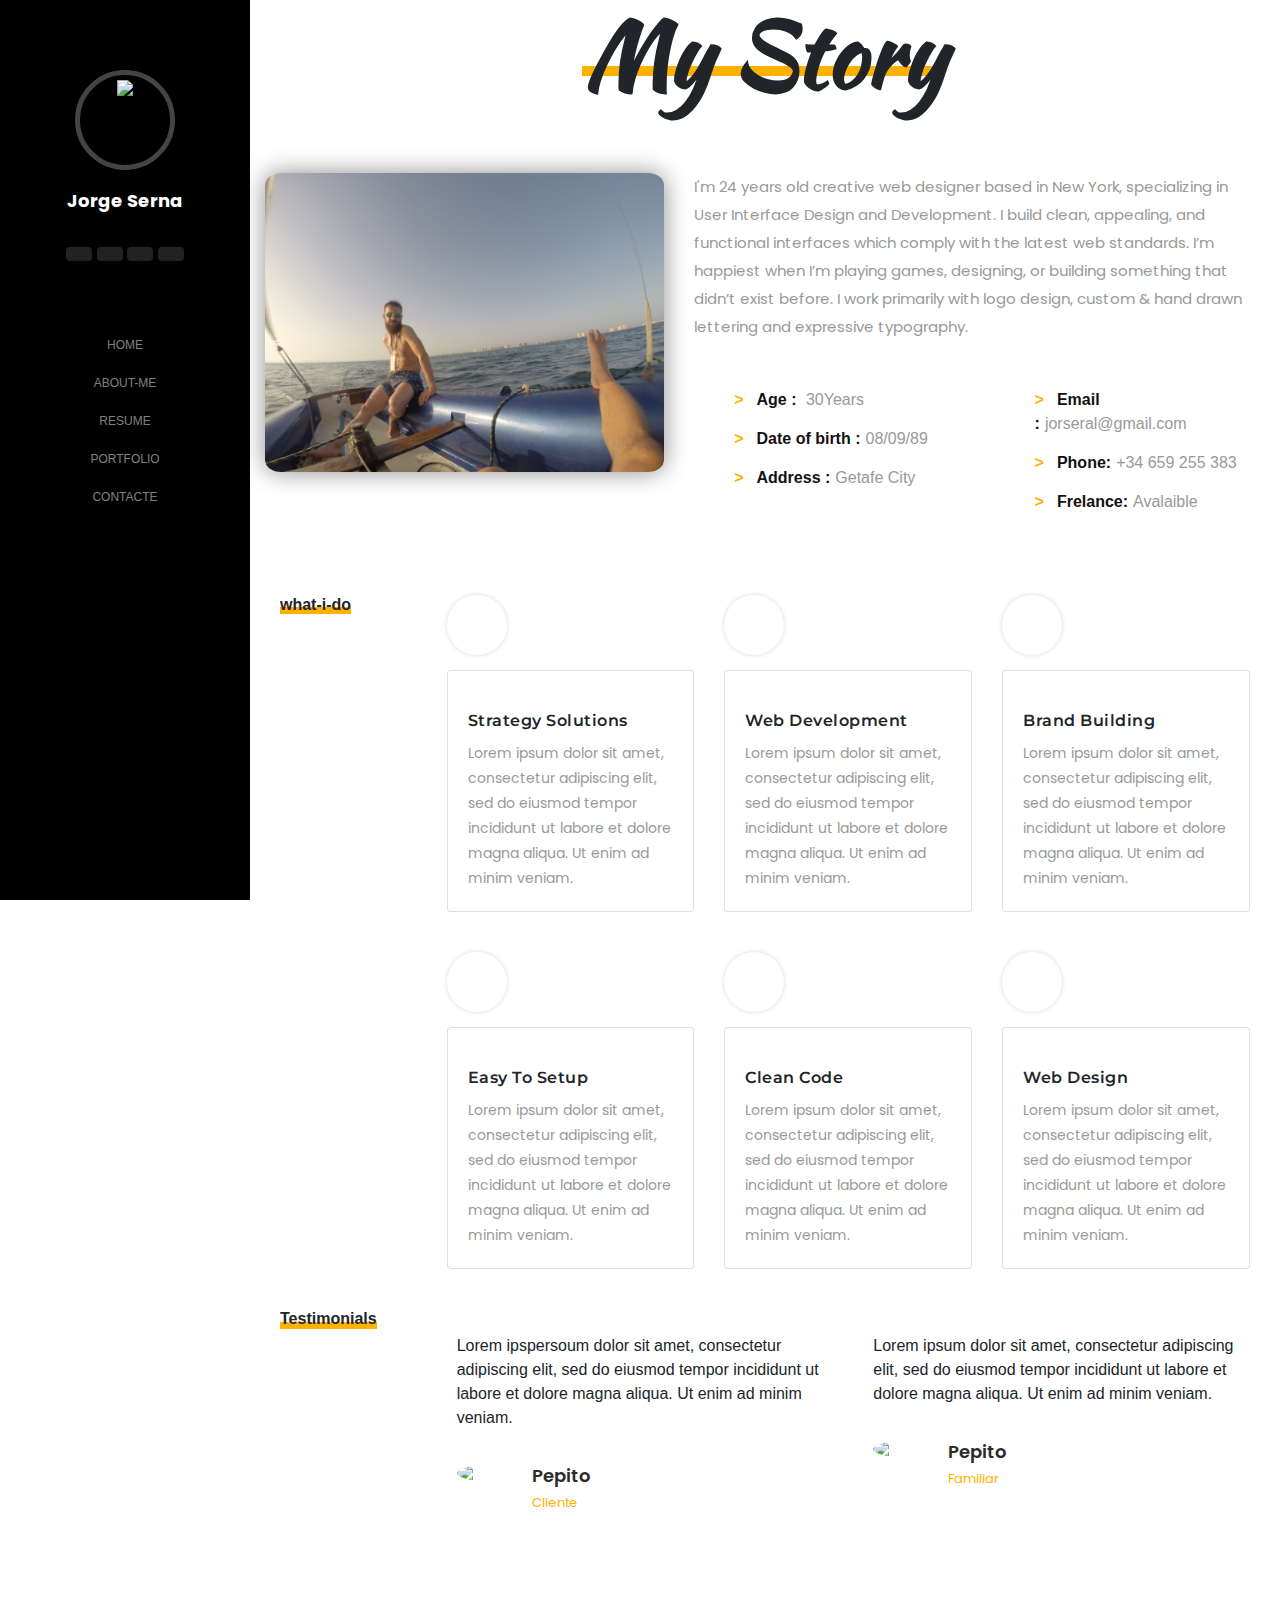
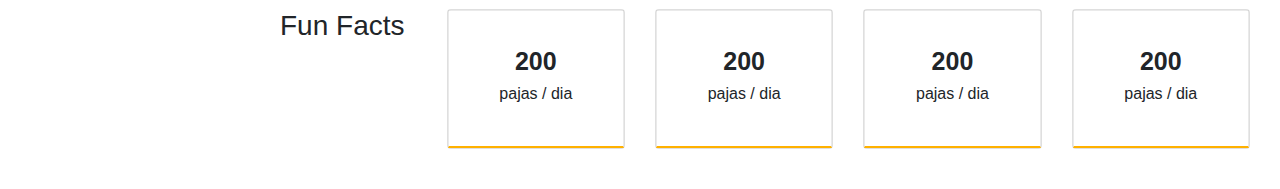
==== about-me.html @ fda9907a "fix textimonials" ====
<!DOCTYPE html>
<html>
  <head>
    <link
      rel="stylesheet"
      href="https://stackpath.bootstrapcdn.com/bootstrap/4.4.1/css/bootstrap.min.css"
      integrity="sha384-Vkoo8x4CGsO3+Hhxv8T/Q5PaXtkKtu6ug5TOeNV6gBiFeWPGFN9MuhOf23Q9Ifjh"
      crossorigin="anonymous"
    />

    <link rel="stylesheet" href="https://fonts.googleapis.com/css?family=Kaushan+Script:300,400,500%7CMontserrat:300,400,500,600,700,800,900%7CPoppins:300,400,500,700" />

    <link rel="stylesheet" href="https://use.fontawesome.com/releases/v5.4.1/css/all.css" integrity="sha384-5sAR7xN1Nv6T6+dT2mhtzEpVJvfS3NScPQTrOxhwjIuvcA67KV2R5Jz6kr4abQsz" crossorigin="anonymous" />
    <link rel="stylesheet" href="assets/styles/main.css" />
    <title>Jorge Serna Alba</title>
  </head>
  <body>
    <div class="global-wrapper">
      <!-- sidebar -->
      <div class="sidebar  text-center">
        <div class="face">
          <img src="https://riyad-site.netlify.com/assets/images/profile.png" />
        </div>

        <h1>Jorge Serna</h1>

        <div class="social-icons">
          <a href="" class="btn"><i class="fab fa-linkedin"></i></a>
          <a href="" class="btn"><i class="fab fa-facebook-f"></i></a>
          <a href="" class="btn"><i class="far fa-heart"></i></a>
          <a href="" class="btn"><i class="far fa-heart"></i></a>
        </div>

        <ul class="info-li">
          <li><a href="index.html">Home</a></li>
          <li><a href="about-me.html">about-me</a></li>
          <li><a href="resume.html">resume</a></li>
          <li><a href="portfolio.html">portfolio</a></li>
          <li><a href="contact.html">contacte</a></li>
        </ul>
      </div>
      <!-- end sidebar -->

      <div class=" main-content">
        <div class="container">
          <!--page title -->
          <h2 class="text-center title"><span>My Story</span></h2>
          <!-- / page title-->

          <!-- first section -->
          <section class="intro">
            <div class="row">
              <div class="col-lg-5 ">
                <img src="img/img_3.JPG" alt="" class="img-fluid" />
              </div>
              <div class="col-lg-7 ">
                <p>
                  I'm 24 years old creative web designer based in New York, specializing in User Interface Design and Development. I build clean, appealing, and functional interfaces which comply with
                  the latest web standards. I’m happiest when I’m playing games, designing, or building something that didn’t exist before. I work primarily with logo design, custom &amp; hand drawn
                  lettering and expressive typography.
                </p>

                <div class="row about_me">
                  <div class="col-6">
                    <ul>
                      <li>
                        <strong><span>></span>Age : </strong><span class="info-body">30Years</span>
                      </li>
                      <li>
                        <strong><span>></span>Date of birth :</strong><span class="info-body">08/09/89</span>
                      </li>
                      <li>
                        <strong><span>></span>Address :</strong><span class="info-body">Getafe City</span>
                      </li>
                    </ul>
                  </div>
                  <div class="col-6">
                    <ul>
                      <li>
                        <strong><span>></span>Email :</strong><span class="info-body">jorseral@gmail.com</span>
                      </li>
                      <li>
                        <strong><span>></span>Phone:</strong><span class="info-body">+34 659 255 383</span>
                      </li>
                      <li>
                        <strong><span>></span>Frelance:</strong><span class="info-body">Avalaible</span>
                      </li>
                    </ul>
                  </div>
                </div>
              </div>
            </div>
          </section>
          <!--  end first section -->

          <!-- easy-to-setup-->
          <section class="easy-to-setup">
            <div class="container">
              <div class="row">
                <div class="col-2">
                  <h3 class="subtitle"><span>what-i-do</span></h3>
                </div>
                <div class="col-10">
                  <div class="row">
                    <!--  what-i-do item -->
                    <div class=" col-4">
                      <div class="font-icon">
                        <i class="fas fa-anchor"></i>
                      </div>
                      <div class="card">
                        <div class="card-body">
                          <h4>Strategy Solutions</h4>
                          <p>
                            Lorem ipsum dolor sit amet, consectetur adipiscing elit, sed do eiusmod tempor incididunt ut labore et dolore magna aliqua. Ut enim ad minim veniam.
                          </p>
                        </div>
                      </div>
                    </div>
                    <!--  what-i-do item -->
                    <!-- / what-i-do item -->
                    <div class="col-4">
                      <div class="font-icon">
                        <i class="fas fa-trophy"></i>
                      </div>
                      <div class="card">
                        <div class="card-body">
                          <h4>Web Development</h4>
                          <p>
                            Lorem ipsum dolor sit amet, consectetur adipiscing elit, sed do eiusmod tempor incididunt ut labore et dolore magna aliqua. Ut enim ad minim veniam.
                          </p>
                        </div>
                      </div>
                    </div>
                    <!--  what-i-do item -->
                    <!-- / what-i-do item -->
                    <div class="col-4">
                      <div class="font-icon">
                        <i class="fas fa-project-diagram"></i>
                      </div>
                      <div class="card">
                        <div class="card-body">
                          <h4>Brand Building</h4>
                          <p>
                            Lorem ipsum dolor sit amet, consectetur adipiscing elit, sed do eiusmod tempor incididunt ut labore et dolore magna aliqua. Ut enim ad minim veniam.
                          </p>
                        </div>
                      </div>
                    </div>
                    <!--  what-i-do item -->
                    <!-- easy-to-setup item-->
                    <div class="col-4">
                      <div class="font-icon">
                        <i class="fas fa-cog"></i>
                      </div>
                      <div class="card">
                        <div class="card-body">
                          <h4>Easy To Setup</h4>
                          <p>
                            Lorem ipsum dolor sit amet, consectetur adipiscing elit, sed do eiusmod tempor incididunt ut labore et dolore magna aliqua. Ut enim ad minim veniam.
                          </p>
                        </div>
                      </div>
                    </div>
                    <!-- / easy-to-setup item-->
                    <!-- easy-to-setup item-->
                    <div class="col-4">
                      <div class="font-icon">
                        <i class="fas fa-star"></i>
                      </div>
                      <div class="card">
                        <div class="card-body">
                          <h4>Clean Code</h4>
                          <p>
                            Lorem ipsum dolor sit amet, consectetur adipiscing elit, sed do eiusmod tempor incididunt ut labore et dolore magna aliqua. Ut enim ad minim veniam.
                          </p>
                        </div>
                      </div>
                    </div>
                    <!-- / easy-to-setup item-->
                    <!-- easy-to-setup item-->
                    <div class="col-4">
                      <div class="font-icon">
                        <i class="fas fa-coins"></i>
                      </div>
                      <div class="card">
                        <div class="card-body">
                          <h4>Web Design</h4>
                          <p>
                            Lorem ipsum dolor sit amet, consectetur adipiscing elit, sed do eiusmod tempor incididunt ut labore et dolore magna aliqua. Ut enim ad minim veniam.
                          </p>
                        </div>
                      </div>
                    </div>
                    <!-- / easy-to-setup item-->
                  </div>
                </div>
              </div>
            </div>
          </section>
          <!-- / easy-to-setup-->

          <!-- testimonials -->
          <section class="testimonials">
            <div class="container">
              <div class="row">
                <div class="col-2">
                  <h3 class="subtitle"><span>Testimonials</span></h3>
                  <a href="" class="btn"><i class="fas fa-angle-left"></i></a>
                  <a href="" class="btn"><i class="fas fa-angle-right"></i></a>
                </div>
                <div class="col-10">
                  <div class="row">
                    <!-- testimonial-item -->
                    <div class="col-6 testi-content">
                      <p>Lorem ipspersoum dolor sit amet, consectetur adipiscing elit, sed do eiusmod tempor incididunt ut labore et dolore magna aliqua. Ut enim ad minim veniam.</p>
                      <div class="person">
                        <img src="https://riyad-site.netlify.com/assets/images/testimonials/client_2.jpg" />
                        <h5>Pepito</h5>
                        <h6>Cliente</h6>
                      </div>
                    </div>
                    <!-- / testimonial-item -->
                    <!-- testimonial-item -->
                    <div class="col-6 testi-content">
                      <p>Lorem ipsum dolor sit amet, consectetur adipiscing elit, sed do eiusmod tempor incididunt ut labore et dolore magna aliqua. Ut enim ad minim veniam.</p>
                      <div class="person">
                        <img src="https://riyad-site.netlify.com/assets/images/testimonials/client_2.jpg" />
                        <h5>Pepito</h5>
                        <h6>Familiar</h6>
                      </div>
                    </div>
                    <!--/ testimonial-item -->
                  </div>
                </div>
              </div>
            </div>
          </section>
          <!-- /testimonials -->

          <!--fun-facts -->
          <section class="fun-facts">
            <div class="container">
              <div class="row">
                <div class=" col-2">
                  <h3>Fun Facts</h3>
                </div>
                <div class="col-10">
                  <div class="row">
                    <!--fun-fact-item -->
                    <div class="col-3">
                      <div class="card">
                        <div class="card-body">
                          <div class="fun-fact-item">
                            <div class="font-icon icons">
                              <i class="far fa-smile"></i>
                            </div>
                            <h5>200</h5>
                            <h6>pajas / dia</h6>
                          </div>
                        </div>
                      </div>
                    </div>
                    <!-- /fun-fact-item -->
                    <!--fun-fact-item -->
                    <div class="col-3">
                      <div class="card">
                        <div class="card-body">
                          <div class="fun-fact-item">
                            <div class="font-icon icons">
                              <i class="far fa-lightbulb"></i>
                            </div>
                            <h5>200</h5>
                            <h6>pajas / dia</h6>
                          </div>
                        </div>
                      </div>
                    </div>
                    <!-- /fun-fact-item -->
                    <!--fun-fact-item -->
                    <div class="col-3">
                      <div class="card">
                        <div class="card-body">
                          <div class="fun-fact-item">
                            <div class="font-icon icons">
                              <i class="fas fa-award"></i>
                            </div>
                            <h5>200</h5>
                            <h6>pajas / dia</h6>
                          </div>
                        </div>
                      </div>
                    </div>
                    <!-- /fun-fact-item -->
                    <!--fun-fact-item -->
                    <div class="col-3">
                      <div class="card">
                        <div class="card-body">
                          <div class="fun-fact-item">
                            <div class="font-icon icons">
                              <i class="fas fa-thumbs-up"></i>
                            </div>
                            <h5>200</h5>
                            <h6>pajas / dia</h6>
                          </div>
                        </div>
                      </div>
                    </div>
                    <!-- /fun-fact-item -->
                  </div>
                </div>
              </div>
            </div>
          </section>
          <!--/ fun-facts-->
        </div>
      </div>
    </div>
  </body>
</html>
---- assets/styles/main.css ----
/* index */
/* 
1. global
2. skeleton
3. components/sections 
3.1 Home
3.2 Testimonials
3.3 what i do
3.4 funfacts
*/

/* 1. global */
/******************************/
img {
  max-width: 100%;
}
iframe {
  width: 100%;
}
input[type="text"],
input[type="email"],
textarea {
  background-color: rgba(0, 0, 0, 0.04);
  border: 1px solid rgba(0, 0, 0, 0.06);
  width: 100%;
  margin-bottom: 15px;
  padding: 5px 10px;
}

.yellow {
  color: #ffb100;
}
.center {
  position: absolute;
  top: 50%;
  left: 50%;
  transform: translate(-50%, -50%);
  width: 100%;
  text-align: center;
}

.title {
  font-size: 90px;
  padding-bottom: 20px;

  font-weight: 700;
  font-family: "Kaushan Script", cursive;
  text-align: center;
  margin-bottom: 45px;
}
.title span {
  position: relative;
  display: inline-block;
}
.title span:after {
  content: " ";
  display: block;
  background-color: #ffb100;
  position: absolute;
  z-index: -1;
  width: 100%;
  height: 10px;
  left: -3px;
  bottom: 32px;
}

.subtitle {
  font-size: 16px;
  font-weight: 700;
}
.subtitle span {
  position: relative;
  display: inline-block;
}
.subtitle span:after {
  content: " ";
  display: block;
  background-color: #ffb100;
  position: absolute;
  z-index: -1;
  width: 100%;
  height: 7px;
  bottom: 0;
}

.lead {
  font-size: 1rem;
}

/* 2. skeleton */
/******************************/
.sidebar {
  padding: 70px 20px;
  background: #000;
  height: 100vh;
  position: fixed;
  width: 250px;
  z-index: 1;
}
.sidebar .face {
  margin: 0 auto;
  margin-bottom: 20px;
  width: 100px;
  height: 100px;
  border-radius: 50px;
  overflow: hidden;
  border: 5px solid #444;
}
.sidebar h1 {
  color: #fff;
  font-size: 18px;
  font-family: Poppins, Arial, sans-serif;
  font-weight: 700;
  margin-bottom: 30px;
}
.sidebar .social-icons {
  margin-bottom: 60px;
}
.sidebar .social-icons a {
  font-size: 10px;
  color: #fff;
  background: #222;
}
.sidebar .social-icons a:hover {
  background-color: #333;
  color: #ffb100;
}
.sidebar ul {
  margin: 0;
  padding: 0;
  list-style: none;
}
.sidebar ul a {
  display: inline-block;
  color: #808080;
  text-decoration: none;
  text-transform: uppercase;
  font-size: 12px;
  font-weight: 500;
  margin: 10px 0;
  -webkit-transition: color 0.3s ease-in-out;
  transition: color 0.3s ease-in-out;
}
.main-content {
  background: transparent;
  width: calc(100% - 250px);
  margin-left: 250px;
}

/* 3. components/sections */
/******************************/
/* 3.1 Home  */
.home {
  background: #fff;
  height: 100vh;
  background-color: #151515;
  background-image: url("data:image/svg+xml,<svg xmlns='http://www.w3.org/2000/svg' width='100%25' height='100%25' viewBox='0 0 1600 800'><g fill-opacity='0.15'><path fill='%23282828' d='M486 705.8c-109.3-21.8-223.4-32.2-335.3-19.4C99.5 692.1 49 703 0 719.8V800h843.8c-115.9-33.2-230.8-68.1-347.6-92.2C492.8 707.1 489.4 706.5 486 705.8z'/><path fill='%232c2c2c' d='M1600 0H0v719.8c49-16.8 99.5-27.8 150.7-33.5c111.9-12.7 226-2.4 335.3 19.4c3.4 0.7 6.8 1.4 10.2 2c116.8 24 231.7 59 347.6 92.2H1600V0z'/><path fill='%232f2f2f' d='M478.4 581c3.2 0.8 6.4 1.7 9.5 2.5c196.2 52.5 388.7 133.5 593.5 176.6c174.2 36.6 349.5 29.2 518.6-10.2V0H0v574.9c52.3-17.6 106.5-27.7 161.1-30.9C268.4 537.4 375.7 554.2 478.4 581z'/><path fill='%23333333' d='M0 0v429.4c55.6-18.4 113.5-27.3 171.4-27.7c102.8-0.8 203.2 22.7 299.3 54.5c3 1 5.9 2 8.9 3c183.6 62 365.7 146.1 562.4 192.1c186.7 43.7 376.3 34.4 557.9-12.6V0H0z'/><path fill='%23363636' d='M181.8 259.4c98.2 6 191.9 35.2 281.3 72.1c2.8 1.1 5.5 2.3 8.3 3.4c171 71.6 342.7 158.5 531.3 207.7c198.8 51.8 403.4 40.8 597.3-14.8V0H0v283.2C59 263.6 120.6 255.7 181.8 259.4z'/><path fill='%23383838' d='M1600 0H0v136.3c62.3-20.9 127.7-27.5 192.2-19.2c93.6 12.1 180.5 47.7 263.3 89.6c2.6 1.3 5.1 2.6 7.7 3.9c158.4 81.1 319.7 170.9 500.3 223.2c210.5 61 430.8 49 636.6-16.6V0z'/><path fill='%233a3a3a' d='M454.9 86.3C600.7 177 751.6 269.3 924.1 325c208.6 67.4 431.3 60.8 637.9-5.3c12.8-4.1 25.4-8.4 38.1-12.9V0H288.1c56 21.3 108.7 50.6 159.7 82C450.2 83.4 452.5 84.9 454.9 86.3z'/><path fill='%233c3c3c' d='M1600 0H498c118.1 85.8 243.5 164.5 386.8 216.2c191.8 69.2 400 74.7 595 21.1c40.8-11.2 81.1-25.2 120.3-41.7V0z'/><path fill='%233e3e3e' d='M1397.5 154.8c47.2-10.6 93.6-25.3 138.6-43.8c21.7-8.9 43-18.8 63.9-29.5V0H643.4c62.9 41.7 129.7 78.2 202.1 107.4C1020.4 178.1 1214.2 196.1 1397.5 154.8z'/><path fill='%23404040' d='M1315.3 72.4c75.3-12.6 148.9-37.1 216.8-72.4h-723C966.8 71 1144.7 101 1315.3 72.4z'/></g></svg>");
  background-attachment: fixed;
  background-size: cover;
  position: relative;
}
.home .btn {
  padding: 15px 22px;
  color: #fff;
  border-color: #fff;
  display: inline-block;
  border-radius: 0%;
  margin: 15px;
  font-size: 10px;
  font-weight: 500;
  -webkit-transition: all 0.3s ease-in-out;
  transition: all 0.3s ease-in-out;
  border-width: 1px;
  border-style: solid;
  text-transform: uppercase;
  text-shadow: 1px 1px 3px rgba(0, 0, 0, 0.13);
}
.home .btn:hover {
  background: #ffb100;
  border-color: #ffb100;
}

.home .btn.yellow {
  background: #ffb100;
  border-color: #ffb100;
}
.home .btn.yellow:hover {
  background: transparent;
  border-color: #fff;
}

.home h2 {
  font-size: 60px;
  font-family: Montserrat, Arial, Helvetica, sans-serif;
  color: white;
  text-transform: uppercase;
  margin-bottom: 40px;
  font-weight: 600;
}

/******************************/
/* 3.2 PORTFOLIO */
.list ul {
  list-style: none;
  text-align: center;
  margin-bottom: 30px;
}
.list ul li {
  display: inline-block;
  text-align: center;

  display: inline-block;
  font-size: 15px;
  font-weight: 700;
  margin-right: 20px;
  text-transform: capitalize;
  color: #232323;
}
.list ul li a {
  color: #000;
  text-decoration: none;
  transition: all 0.3s;
}
.list ul li a.active,
.list ul li a:hover {
  color: #ffb100;
}

.portfolio-item {
  position: relative;
  margin-bottom: 30px;
}

.portfolio-item .caption {
  position: absolute;
  bottom: 0;
  left: 0;
  margin: 10px;
  background: #fff;
  width: calc(100% - 20px);
  padding: 20px;
  text-align: center;
  transform: scale(0);
  -webkit-transition: all 0.3s;
  transition: all 0.3s;
}
.portfolio-item:hover .caption {
  transform: scale(1);
}
.portfolio-item .caption h3 {
  font-family: "Montserrat", sans-serif;
  font-size: 19px;
  font-weight: 700;
}
.portfolio-item .caption p {
  margin: 0;
  color: #ffb100;
}
/******************************/
/* 3.3 CONTACT */
.google_map {
  margin-bottom: 40px;
}
.contact-form .btn {
  padding: 15px 22px;

  border-color: #ffb100;
  display: inline-block;
  border-radius: 0%;

  font-size: 10px;
  font-weight: 500;
  -webkit-transition: all 0.3s ease-in-out;
  transition: all 0.3s ease-in-out;
  border-width: 1px;
  border-style: solid;
  text-transform: uppercase;
  text-shadow: 1px 1px 3px rgba(0, 0, 0, 0.13);
}
.contact-form .btn:hover {
  background: #ffb100;
}

.info-item {
  position: relative;
}
.info-item i {
  width: 60px;
  height: 60px;
  background: #ffb100;
  text-align: center;
  line-height: 60px;
  border-radius: 50%;
  position: absolute;
  top: 0;
  left: 0;
}
.info-item div {
  margin-left: 70px;
}
/******************************/
/* 3.4 About Me */
.intro {
  margin-bottom: 65px;
}
.img-fluid {
  border-radius: 4%;
  box-shadow: 0 0 25px rgba(0, 0, 0, 0.45);
}
.intro p {
  font-size: 15px;
  line-height: 28px;
  color: #999;
  font-weight: 400;
  margin-bottom: 47px;
  font-family: "poppins";
}
.intro .info-body {
  font-size: 16px;
  padding-left: 5px;
  color: #999;
  font-weight: 400;
}
.testimonials {
  margin-bottom: 60px;
}

.about_me ul {
  list-style: none;
}
.about_me span {
  color: #ffb100;
  margin-right: 13px;
}
.about_me li {
  font-size: 16px;
  font-weight: 500;
  color: #111;
  position: relative;
  margin-bottom: 15px;
}

.easy-to-setup .font-icon {
  font-size: 23px;
  padding: 10px;
  border-radius: 50%;
  width: 60px;
  height: 60px;
  line-height: 41px;
  text-align: center;
  position: relative;
  z-index: 5;
  box-shadow: 0px 0px 5px rgba(0, 0, 0, 0.15);
  color: #ffb100;
  margin-bottom: 15px;
}
.card h4 {
  font-size: 16px;
  font-weight: 600;
  margin-top: 20px;
  margin-bottom: 11px;
  letter-spacing: 0.5px;
  font-family: "Montserrat", sans-serif;
}
.card p {
  font-size: 14px;
  margin: 0;
  line-height: 25px;
  color: #999;
  font-weight: 400;
  font-family: "poppins";
}
.card {
  margin-bottom: 40px;
}

.fun-facts .card-body {
  text-align: center;
  padding: 35px 0;
  position: relative;
  background-color: rgba(255, 255, 255, 0);
  border-top: 1px solid rgba(153, 153, 153, 0.2);
  border-left: 1px solid rgba(153, 153, 153, 0.2);
  border-right: 1px solid rgba(153, 153, 153, 0.2);
  box-shadow: 0px 0px 5px rgba(255, 255, 255, 0.04);
  border-bottom-width: 2px;
  border-bottom-style: solid;
  border-bottom-color: #ffb100;
}
.icons {
  color: #ffb100;
  font-size: 30px;
}
.fun-facts h5 {
  font-size: 25px;
  font-weight: 600;
}
.fun-facts h6 {
  font-size: 1rem;
  margin-bottom: 0.5rem;
  font-weight: 500;
}

/******************************/
/* 3.5 testimonials*/
.testi-content {
  padding: 25px 25px;
  padding-bottom: 30px;
  position: relative;
}
.testi-content .person {
  padding-left: 75px;
  position: relative;
}
.testi-content img {
  width: 60px;
  border-radius: 50%;
  position: absolute;
  left: 0;
  top: 0;
}
.testi-content h5 {
  margin-top: 35px;
  color: #2b2b2b;
  font-size: 18px;
  font-weight: 600;
  font-family: Poppins, Arial, sans-serif;
}
.testi-content h6 {
  margin-top: 4px;

  font-size: 13px;
  font-weight: 400;
  font-family: Poppins, Arial, sans-serif;
  color: #ffb100;
}

/******************************/
/* 3.5 My Resume*/

.timeline-container {
  position: relative;
  padding: 0 10px;
  overflow: hidden;
}
.timeline-container:before {
  content: " ";
  position: absolute;
  width: 2px;
  height: 100%;
  background: #ffb100;
  left: 0;
  display: block;
  top: 0;
}
.timeline-item {
  position: relative;
}
.timeline-item:before {
  content: " ";
  position: absolute;
  width: 10px;
  height: 2px;
  background: #ffb100;
  left: -10px;
  display: block;
  top: 30px;
}
.timeline-item:after {
  content: " ";
  position: absolute;
  width: 10px;
  height: 10px;
  background: #ffb100;
  left: -15px;
  display: block;
  top: 26px;
  transform: rotate(45deg);
}

.timeline .subtitle {
  margin-bottom: 20px;
  font-weight: 700;
  font-size: 16px;
}
.timeline .date {
  color: #ffb100;
  font-size: 16px;
  font-weight: 700;
}
.timeline h4 {
  color: #000;
  font-size: 16px;
  font-weight: 600;
  margin-bottom: 11px;
  font-family: "Montserrat", sans-serif;
}
.timeline p {
  font-size: 14px;
  margin: 0;
  line-height: 25px;
  color: #999;
  font-weight: 400;
  font-family: "poppins";
}
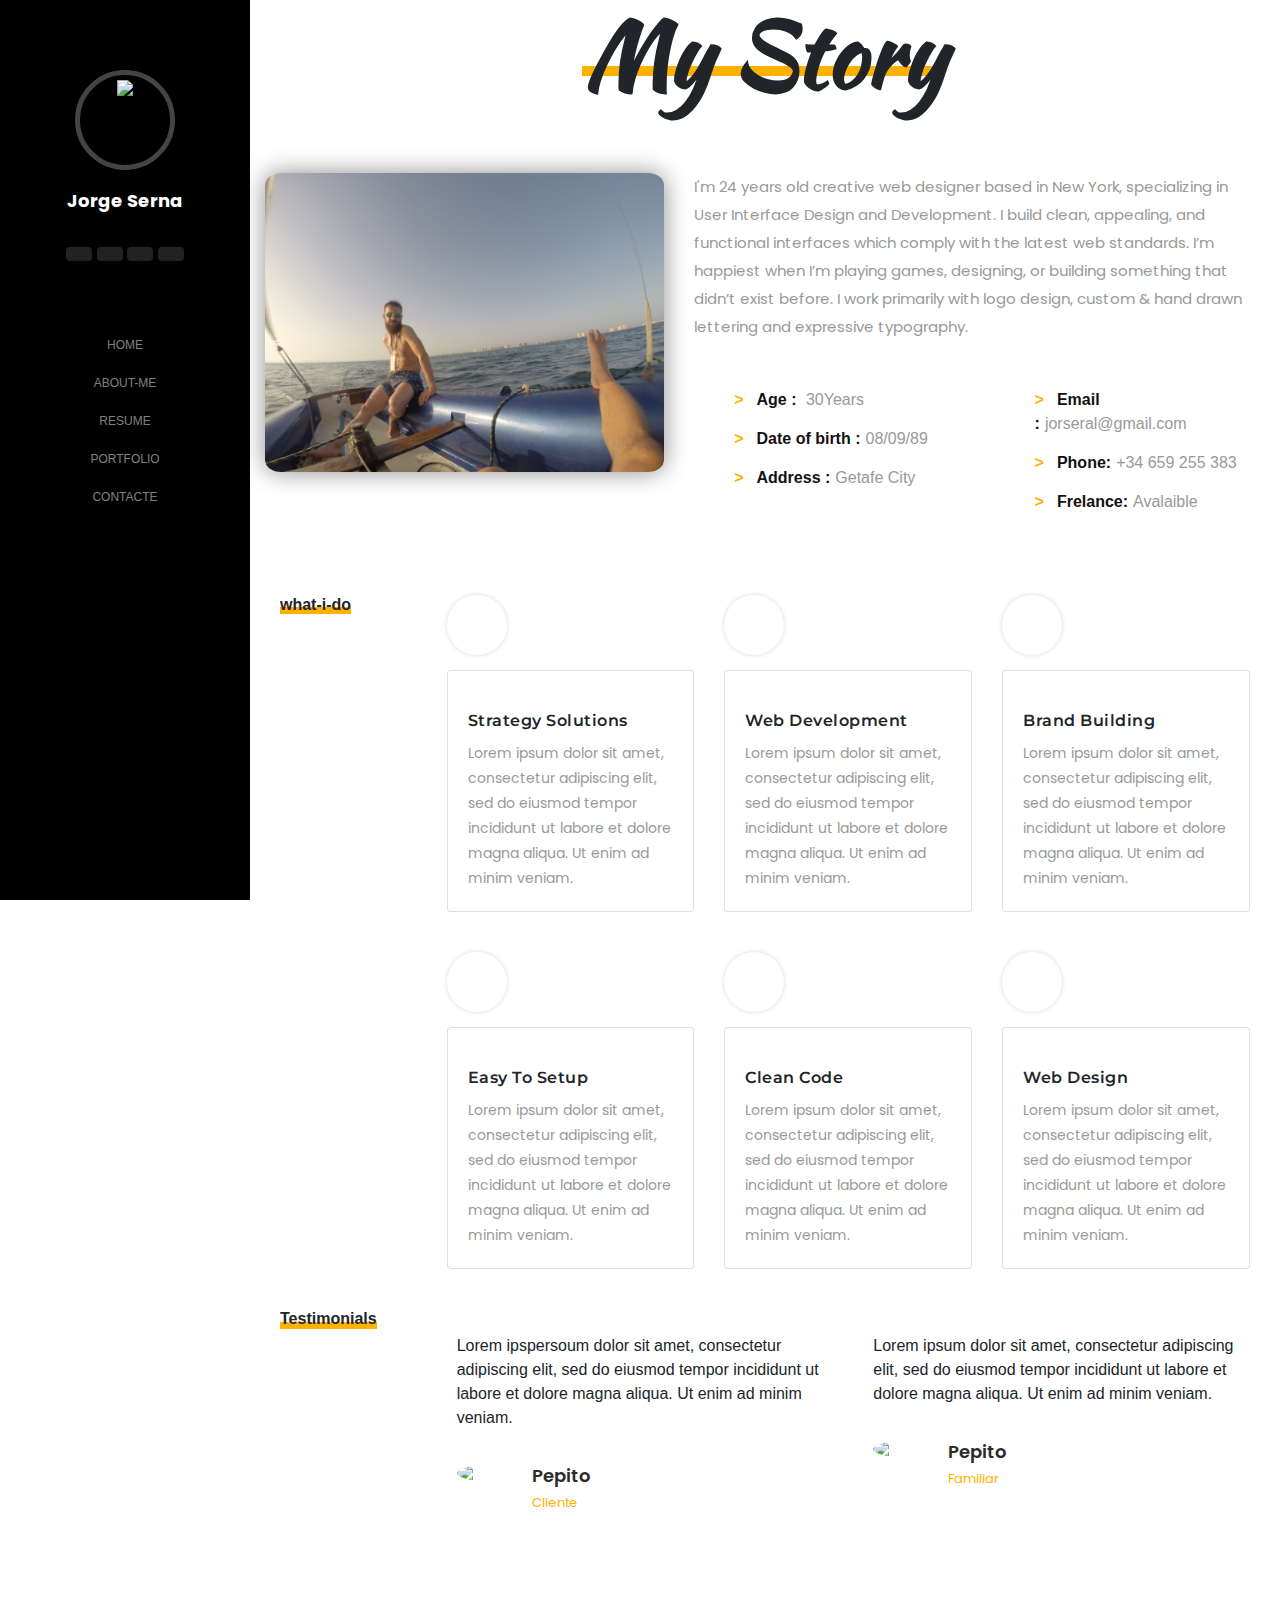
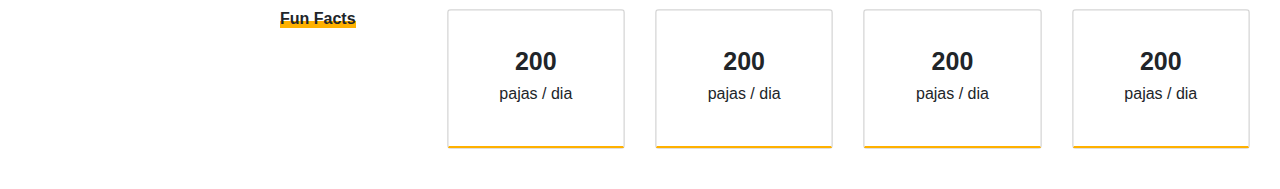
==== commit 96e6298e: "add btn testimonials and fun facts" ====
--- a/about-me.html
+++ b/about-me.html
@@ -1,21 +1,32 @@
 <!DOCTYPE html>
 <html>
   <head>
+    <meta name="viewport" content="width=device-width, maximum-scale=1, minimum-scale=1, initial-scale=1" />
     <link
       rel="stylesheet"
       href="https://stackpath.bootstrapcdn.com/bootstrap/4.4.1/css/bootstrap.min.css"
       integrity="sha384-Vkoo8x4CGsO3+Hhxv8T/Q5PaXtkKtu6ug5TOeNV6gBiFeWPGFN9MuhOf23Q9Ifjh"
       crossorigin="anonymous"
     />
-
+    <script src="https://code.jquery.com/jquery-3.4.1.min.js" integrity="sha256-CSXorXvZcTkaix6Yvo6HppcZGetbYMGWSFlBw8HfCJo=" crossorigin="anonymous"></script>
     <link rel="stylesheet" href="https://fonts.googleapis.com/css?family=Kaushan+Script:300,400,500%7CMontserrat:300,400,500,600,700,800,900%7CPoppins:300,400,500,700" />
 
     <link rel="stylesheet" href="https://use.fontawesome.com/releases/v5.4.1/css/all.css" integrity="sha384-5sAR7xN1Nv6T6+dT2mhtzEpVJvfS3NScPQTrOxhwjIuvcA67KV2R5Jz6kr4abQsz" crossorigin="anonymous" />
     <link rel="stylesheet" href="assets/styles/main.css" />
+
+    <script src="assets/scripts/main.js"></script>
+
     <title>Jorge Serna Alba</title>
   </head>
   <body>
     <div class="global-wrapper">
+      <!-- mobile header -->
+      <div class="mobile-header">
+        <h3>Jorge Serna</h3>
+        <a href="#" class="btn  js-showsidebar-button"><i class="fas fa-bars"></i></a>
+      </div>
+      <!-- / mobile header -->
+
       <!-- sidebar -->
       <div class="sidebar  text-center">
         <div class="face">
@@ -61,7 +72,7 @@
                 </p>
 
                 <div class="row about_me">
-                  <div class="col-6">
+                  <div class="col-lg-6 col-sm-12">
                     <ul>
                       <li>
                         <strong><span>></span>Age : </strong><span class="info-body">30Years</span>
@@ -74,7 +85,7 @@
                       </li>
                     </ul>
                   </div>
-                  <div class="col-6">
+                  <div class="col-lg-6 col-sm-12">
                     <ul>
                       <li>
                         <strong><span>></span>Email :</strong><span class="info-body">jorseral@gmail.com</span>
@@ -103,7 +114,7 @@
                 <div class="col-10">
                   <div class="row">
                     <!--  what-i-do item -->
-                    <div class=" col-4">
+                    <div class=" col-lg-4 col-sm-12">
                       <div class="font-icon">
                         <i class="fas fa-anchor"></i>
                       </div>
@@ -118,7 +129,7 @@
                     </div>
                     <!--  what-i-do item -->
                     <!-- / what-i-do item -->
-                    <div class="col-4">
+                    <div class="col-lg-4 col-sm-12">
                       <div class="font-icon">
                         <i class="fas fa-trophy"></i>
                       </div>
@@ -133,7 +144,7 @@
                     </div>
                     <!--  what-i-do item -->
                     <!-- / what-i-do item -->
-                    <div class="col-4">
+                    <div class="col-lg-4 col-sm-12">
                       <div class="font-icon">
                         <i class="fas fa-project-diagram"></i>
                       </div>
@@ -148,7 +159,7 @@
                     </div>
                     <!--  what-i-do item -->
                     <!-- easy-to-setup item-->
-                    <div class="col-4">
+                    <div class="col-lg-4 col-sm-12">
                       <div class="font-icon">
                         <i class="fas fa-cog"></i>
                       </div>
@@ -163,7 +174,7 @@
                     </div>
                     <!-- / easy-to-setup item-->
                     <!-- easy-to-setup item-->
-                    <div class="col-4">
+                    <div class="col-lg-4 col-sm-12">
                       <div class="font-icon">
                         <i class="fas fa-star"></i>
                       </div>
@@ -178,7 +189,7 @@
                     </div>
                     <!-- / easy-to-setup item-->
                     <!-- easy-to-setup item-->
-                    <div class="col-4">
+                    <div class="col-lg-4 col-sm-12">
                       <div class="font-icon">
                         <i class="fas fa-coins"></i>
                       </div>
@@ -211,7 +222,7 @@
                 <div class="col-10">
                   <div class="row">
                     <!-- testimonial-item -->
-                    <div class="col-6 testi-content">
+                    <div class="col-lg-6 col-sm-12 testi-content">
                       <p>Lorem ipspersoum dolor sit amet, consectetur adipiscing elit, sed do eiusmod tempor incididunt ut labore et dolore magna aliqua. Ut enim ad minim veniam.</p>
                       <div class="person">
                         <img src="https://riyad-site.netlify.com/assets/images/testimonials/client_2.jpg" />
@@ -221,7 +232,7 @@
                     </div>
                     <!-- / testimonial-item -->
                     <!-- testimonial-item -->
-                    <div class="col-6 testi-content">
+                    <div class="col-lg-6 col-sm-12 testi-content">
                       <p>Lorem ipsum dolor sit amet, consectetur adipiscing elit, sed do eiusmod tempor incididunt ut labore et dolore magna aliqua. Ut enim ad minim veniam.</p>
                       <div class="person">
                         <img src="https://riyad-site.netlify.com/assets/images/testimonials/client_2.jpg" />
@@ -242,7 +253,7 @@
             <div class="container">
               <div class="row">
                 <div class=" col-2">
-                  <h3>Fun Facts</h3>
+                  <h3 class="subtitle"><span>Fun Facts</span></h3>
                 </div>
                 <div class="col-10">
                   <div class="row">
--- a/assets/styles/main.css
+++ b/assets/styles/main.css
@@ -89,6 +89,20 @@
 
 /* 2. skeleton */
 /******************************/
+.mobile-header {
+  display: none;
+}
+.mobile-header .btn {
+  position: absolute;
+  right: 0;
+  top: 0;
+}
+@media (max-width: 991px) {
+  .mobile-header {
+    display: block;
+  }
+}
+/*sidebar*/
 .sidebar {
   padding: 70px 20px;
   background: #000;
@@ -141,10 +155,29 @@
   -webkit-transition: color 0.3s ease-in-out;
   transition: color 0.3s ease-in-out;
 }
+
+@media (max-width: 991px) {
+  .sidebar {
+    right: 0;
+    display: none;
+  }
+  .sidebar.show-sidebar {
+    display: block;
+  }
+}
+
+/*main content*/
 .main-content {
   background: transparent;
   width: calc(100% - 250px);
   margin-left: 250px;
+}
+/*RESPONSIVE: max width 991px*/
+@media (max-width: 991px) {
+  .main-content {
+    margin: 0;
+    width: 100%;
+  }
 }
 
 /* 3. components/sections */
@@ -230,6 +263,9 @@
   position: relative;
   margin-bottom: 30px;
 }
+.portfolio-item img {
+  width: 100%;
+}
 
 .portfolio-item .caption {
   position: absolute;
@@ -434,7 +470,11 @@
   font-family: Poppins, Arial, sans-serif;
   color: #ffb100;
 }
-
+.testimonials .btn:hover {
+  border-color: #ffb100;
+  background: transparent;
+  color: #ffb100;
+}
 /******************************/
 /* 3.5 My Resume*/
 
@@ -503,3 +543,21 @@
   font-weight: 400;
   font-family: "poppins";
 }
+
+/******************************/
+/* 3.5  Progress bars*/
+.skills {
+}
+.skill .name {
+  float: left;
+}
+.skill .percentage {
+  float: right;
+}
+.progress {
+  width: 100%;
+  background: #fafafa;
+}
+.progress .value {
+  background: #ffb100;
+}
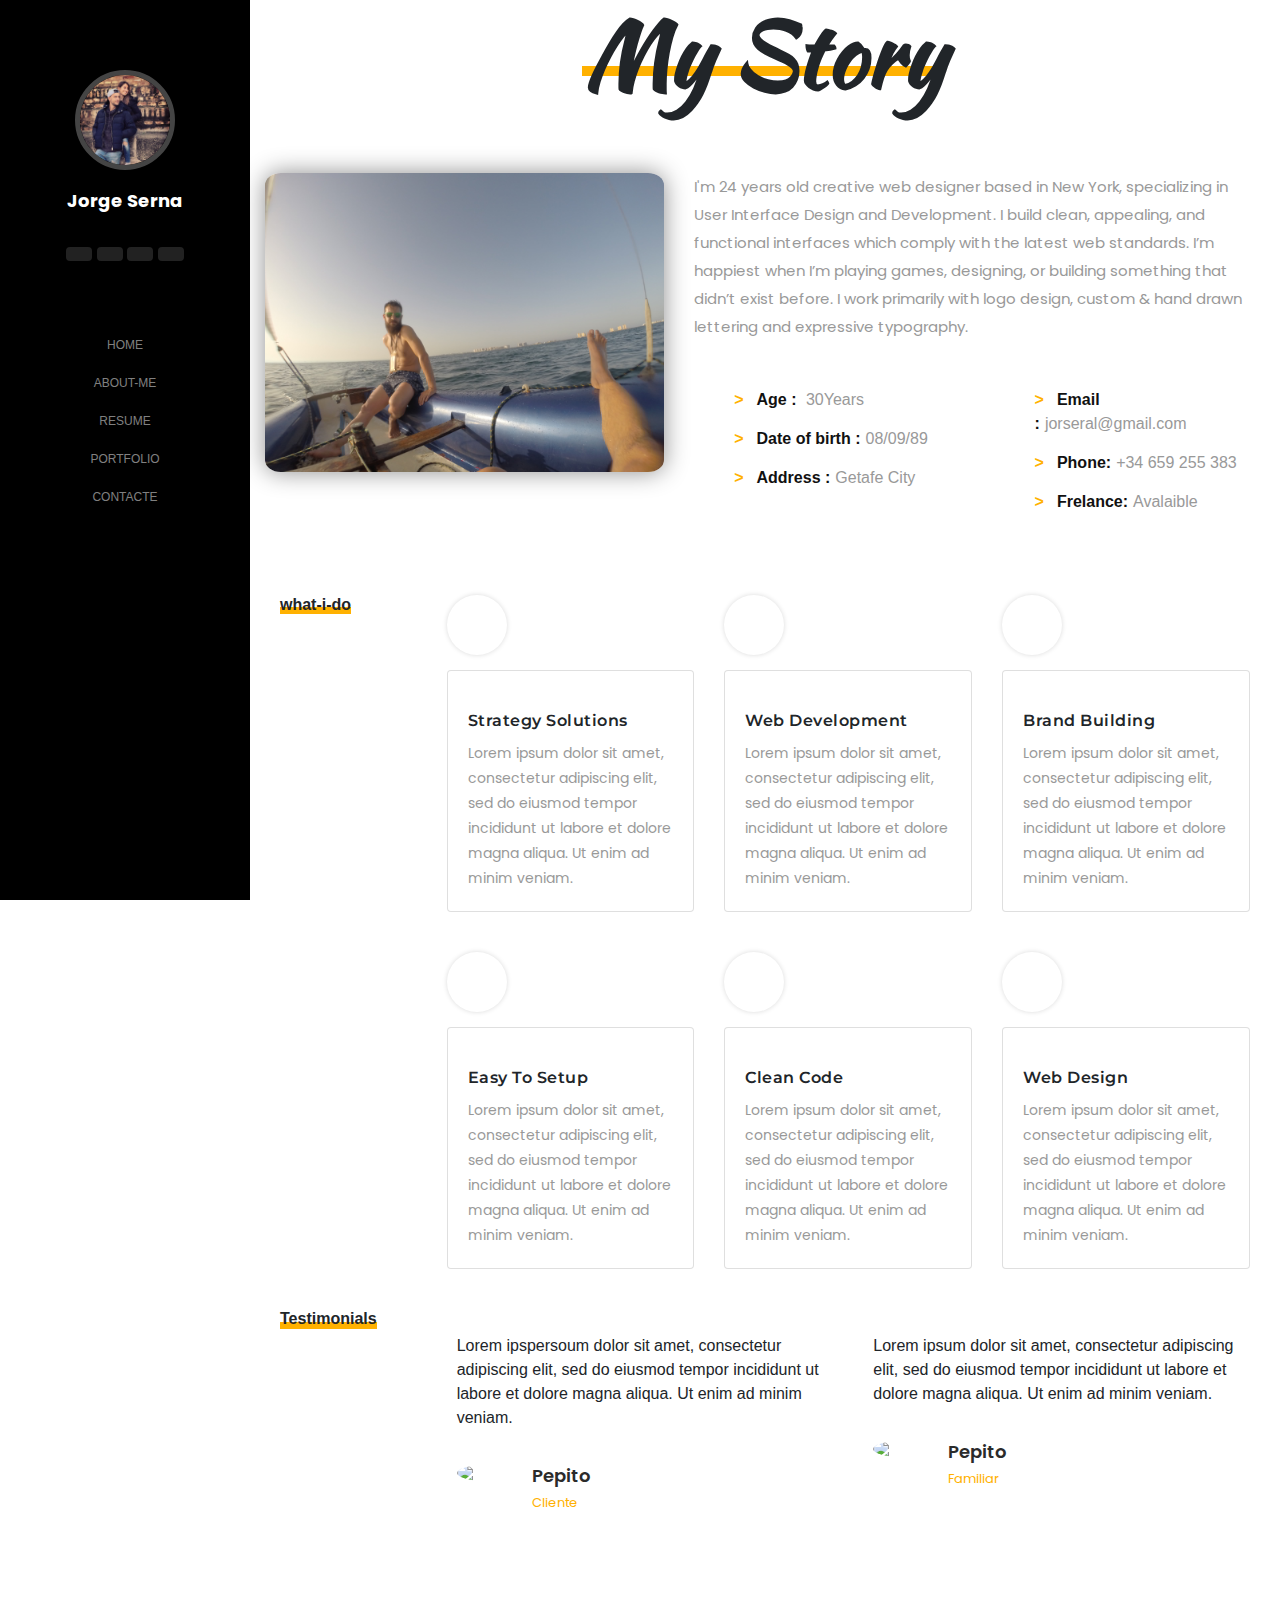
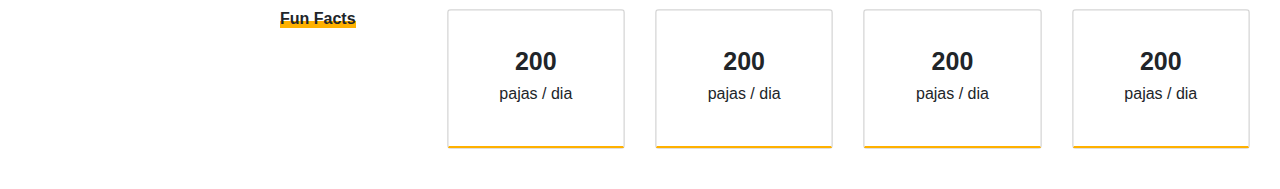
==== commit 09a8d04d: "change photo sidebar" ====
--- a/about-me.html
+++ b/about-me.html
@@ -30,7 +30,7 @@
       <!-- sidebar -->
       <div class="sidebar  text-center">
         <div class="face">
-          <img src="https://riyad-site.netlify.com/assets/images/profile.png" />
+          <img src="img/IMG_4.jpg" />
         </div>
 
         <h1>Jorge Serna</h1>
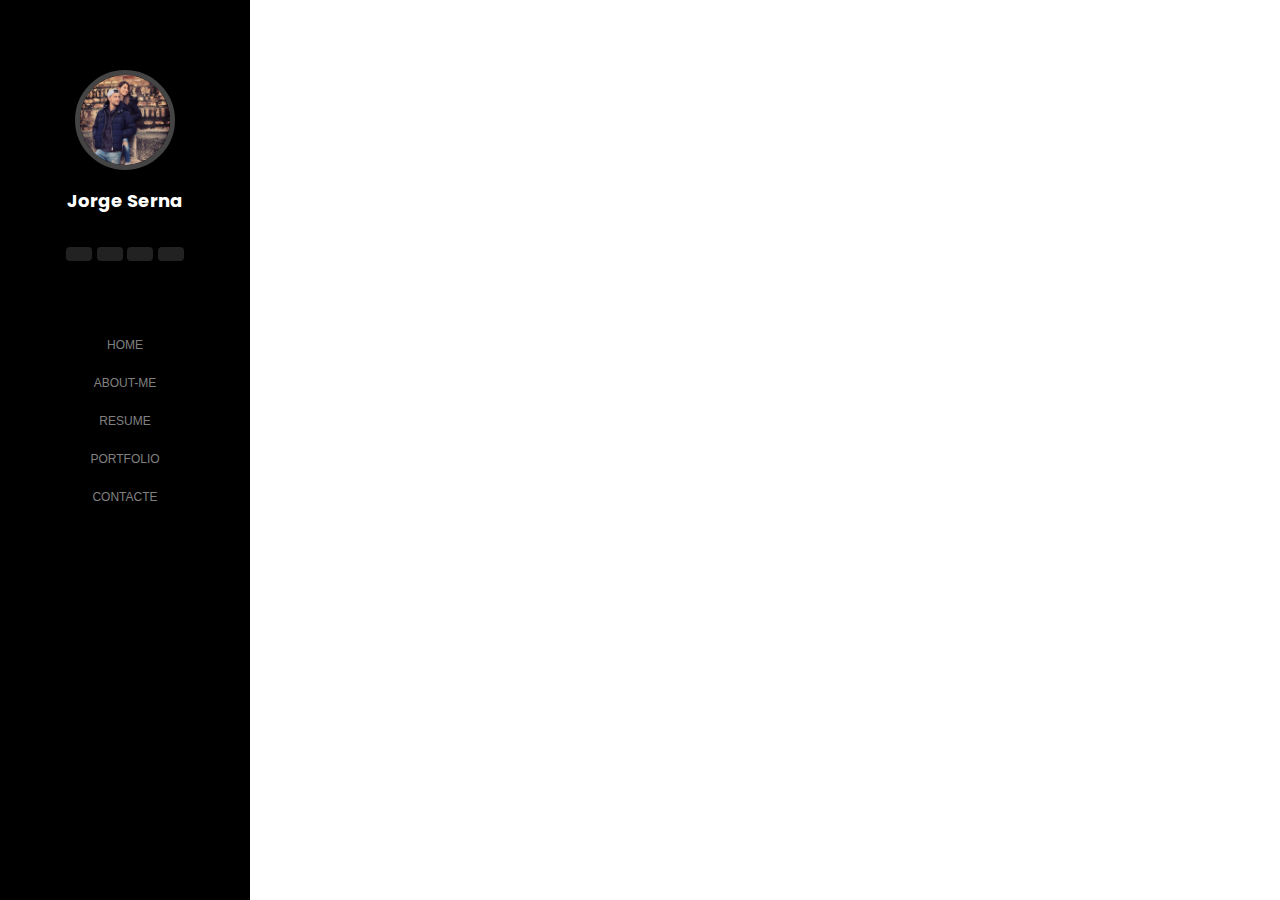
==== commit 8a347eb4: "put all sections in same page" ====
--- a/about-me.html
+++ b/about-me.html
@@ -52,279 +52,7 @@
       </div>
       <!-- end sidebar -->
 
-      <div class=" main-content">
-        <div class="container">
-          <!--page title -->
-          <h2 class="text-center title"><span>My Story</span></h2>
-          <!-- / page title-->
-
-          <!-- first section -->
-          <section class="intro">
-            <div class="row">
-              <div class="col-lg-5 ">
-                <img src="img/img_3.JPG" alt="" class="img-fluid" />
-              </div>
-              <div class="col-lg-7 ">
-                <p>
-                  I'm 24 years old creative web designer based in New York, specializing in User Interface Design and Development. I build clean, appealing, and functional interfaces which comply with
-                  the latest web standards. I’m happiest when I’m playing games, designing, or building something that didn’t exist before. I work primarily with logo design, custom &amp; hand drawn
-                  lettering and expressive typography.
-                </p>
-
-                <div class="row about_me">
-                  <div class="col-lg-6 col-sm-12">
-                    <ul>
-                      <li>
-                        <strong><span>></span>Age : </strong><span class="info-body">30Years</span>
-                      </li>
-                      <li>
-                        <strong><span>></span>Date of birth :</strong><span class="info-body">08/09/89</span>
-                      </li>
-                      <li>
-                        <strong><span>></span>Address :</strong><span class="info-body">Getafe City</span>
-                      </li>
-                    </ul>
-                  </div>
-                  <div class="col-lg-6 col-sm-12">
-                    <ul>
-                      <li>
-                        <strong><span>></span>Email :</strong><span class="info-body">jorseral@gmail.com</span>
-                      </li>
-                      <li>
-                        <strong><span>></span>Phone:</strong><span class="info-body">+34 659 255 383</span>
-                      </li>
-                      <li>
-                        <strong><span>></span>Frelance:</strong><span class="info-body">Avalaible</span>
-                      </li>
-                    </ul>
-                  </div>
-                </div>
-              </div>
-            </div>
-          </section>
-          <!--  end first section -->
-
-          <!-- easy-to-setup-->
-          <section class="easy-to-setup">
-            <div class="container">
-              <div class="row">
-                <div class="col-2">
-                  <h3 class="subtitle"><span>what-i-do</span></h3>
-                </div>
-                <div class="col-10">
-                  <div class="row">
-                    <!--  what-i-do item -->
-                    <div class=" col-lg-4 col-sm-12">
-                      <div class="font-icon">
-                        <i class="fas fa-anchor"></i>
-                      </div>
-                      <div class="card">
-                        <div class="card-body">
-                          <h4>Strategy Solutions</h4>
-                          <p>
-                            Lorem ipsum dolor sit amet, consectetur adipiscing elit, sed do eiusmod tempor incididunt ut labore et dolore magna aliqua. Ut enim ad minim veniam.
-                          </p>
-                        </div>
-                      </div>
-                    </div>
-                    <!--  what-i-do item -->
-                    <!-- / what-i-do item -->
-                    <div class="col-lg-4 col-sm-12">
-                      <div class="font-icon">
-                        <i class="fas fa-trophy"></i>
-                      </div>
-                      <div class="card">
-                        <div class="card-body">
-                          <h4>Web Development</h4>
-                          <p>
-                            Lorem ipsum dolor sit amet, consectetur adipiscing elit, sed do eiusmod tempor incididunt ut labore et dolore magna aliqua. Ut enim ad minim veniam.
-                          </p>
-                        </div>
-                      </div>
-                    </div>
-                    <!--  what-i-do item -->
-                    <!-- / what-i-do item -->
-                    <div class="col-lg-4 col-sm-12">
-                      <div class="font-icon">
-                        <i class="fas fa-project-diagram"></i>
-                      </div>
-                      <div class="card">
-                        <div class="card-body">
-                          <h4>Brand Building</h4>
-                          <p>
-                            Lorem ipsum dolor sit amet, consectetur adipiscing elit, sed do eiusmod tempor incididunt ut labore et dolore magna aliqua. Ut enim ad minim veniam.
-                          </p>
-                        </div>
-                      </div>
-                    </div>
-                    <!--  what-i-do item -->
-                    <!-- easy-to-setup item-->
-                    <div class="col-lg-4 col-sm-12">
-                      <div class="font-icon">
-                        <i class="fas fa-cog"></i>
-                      </div>
-                      <div class="card">
-                        <div class="card-body">
-                          <h4>Easy To Setup</h4>
-                          <p>
-                            Lorem ipsum dolor sit amet, consectetur adipiscing elit, sed do eiusmod tempor incididunt ut labore et dolore magna aliqua. Ut enim ad minim veniam.
-                          </p>
-                        </div>
-                      </div>
-                    </div>
-                    <!-- / easy-to-setup item-->
-                    <!-- easy-to-setup item-->
-                    <div class="col-lg-4 col-sm-12">
-                      <div class="font-icon">
-                        <i class="fas fa-star"></i>
-                      </div>
-                      <div class="card">
-                        <div class="card-body">
-                          <h4>Clean Code</h4>
-                          <p>
-                            Lorem ipsum dolor sit amet, consectetur adipiscing elit, sed do eiusmod tempor incididunt ut labore et dolore magna aliqua. Ut enim ad minim veniam.
-                          </p>
-                        </div>
-                      </div>
-                    </div>
-                    <!-- / easy-to-setup item-->
-                    <!-- easy-to-setup item-->
-                    <div class="col-lg-4 col-sm-12">
-                      <div class="font-icon">
-                        <i class="fas fa-coins"></i>
-                      </div>
-                      <div class="card">
-                        <div class="card-body">
-                          <h4>Web Design</h4>
-                          <p>
-                            Lorem ipsum dolor sit amet, consectetur adipiscing elit, sed do eiusmod tempor incididunt ut labore et dolore magna aliqua. Ut enim ad minim veniam.
-                          </p>
-                        </div>
-                      </div>
-                    </div>
-                    <!-- / easy-to-setup item-->
-                  </div>
-                </div>
-              </div>
-            </div>
-          </section>
-          <!-- / easy-to-setup-->
-
-          <!-- testimonials -->
-          <section class="testimonials">
-            <div class="container">
-              <div class="row">
-                <div class="col-2">
-                  <h3 class="subtitle"><span>Testimonials</span></h3>
-                  <a href="" class="btn"><i class="fas fa-angle-left"></i></a>
-                  <a href="" class="btn"><i class="fas fa-angle-right"></i></a>
-                </div>
-                <div class="col-10">
-                  <div class="row">
-                    <!-- testimonial-item -->
-                    <div class="col-lg-6 col-sm-12 testi-content">
-                      <p>Lorem ipspersoum dolor sit amet, consectetur adipiscing elit, sed do eiusmod tempor incididunt ut labore et dolore magna aliqua. Ut enim ad minim veniam.</p>
-                      <div class="person">
-                        <img src="https://riyad-site.netlify.com/assets/images/testimonials/client_2.jpg" />
-                        <h5>Pepito</h5>
-                        <h6>Cliente</h6>
-                      </div>
-                    </div>
-                    <!-- / testimonial-item -->
-                    <!-- testimonial-item -->
-                    <div class="col-lg-6 col-sm-12 testi-content">
-                      <p>Lorem ipsum dolor sit amet, consectetur adipiscing elit, sed do eiusmod tempor incididunt ut labore et dolore magna aliqua. Ut enim ad minim veniam.</p>
-                      <div class="person">
-                        <img src="https://riyad-site.netlify.com/assets/images/testimonials/client_2.jpg" />
-                        <h5>Pepito</h5>
-                        <h6>Familiar</h6>
-                      </div>
-                    </div>
-                    <!--/ testimonial-item -->
-                  </div>
-                </div>
-              </div>
-            </div>
-          </section>
-          <!-- /testimonials -->
-
-          <!--fun-facts -->
-          <section class="fun-facts">
-            <div class="container">
-              <div class="row">
-                <div class=" col-2">
-                  <h3 class="subtitle"><span>Fun Facts</span></h3>
-                </div>
-                <div class="col-10">
-                  <div class="row">
-                    <!--fun-fact-item -->
-                    <div class="col-3">
-                      <div class="card">
-                        <div class="card-body">
-                          <div class="fun-fact-item">
-                            <div class="font-icon icons">
-                              <i class="far fa-smile"></i>
-                            </div>
-                            <h5>200</h5>
-                            <h6>pajas / dia</h6>
-                          </div>
-                        </div>
-                      </div>
-                    </div>
-                    <!-- /fun-fact-item -->
-                    <!--fun-fact-item -->
-                    <div class="col-3">
-                      <div class="card">
-                        <div class="card-body">
-                          <div class="fun-fact-item">
-                            <div class="font-icon icons">
-                              <i class="far fa-lightbulb"></i>
-                            </div>
-                            <h5>200</h5>
-                            <h6>pajas / dia</h6>
-                          </div>
-                        </div>
-                      </div>
-                    </div>
-                    <!-- /fun-fact-item -->
-                    <!--fun-fact-item -->
-                    <div class="col-3">
-                      <div class="card">
-                        <div class="card-body">
-                          <div class="fun-fact-item">
-                            <div class="font-icon icons">
-                              <i class="fas fa-award"></i>
-                            </div>
-                            <h5>200</h5>
-                            <h6>pajas / dia</h6>
-                          </div>
-                        </div>
-                      </div>
-                    </div>
-                    <!-- /fun-fact-item -->
-                    <!--fun-fact-item -->
-                    <div class="col-3">
-                      <div class="card">
-                        <div class="card-body">
-                          <div class="fun-fact-item">
-                            <div class="font-icon icons">
-                              <i class="fas fa-thumbs-up"></i>
-                            </div>
-                            <h5>200</h5>
-                            <h6>pajas / dia</h6>
-                          </div>
-                        </div>
-                      </div>
-                    </div>
-                    <!-- /fun-fact-item -->
-                  </div>
-                </div>
-              </div>
-            </div>
-          </section>
-          <!--/ fun-facts-->
-        </div>
-      </div>
+      <div class=" main-content"></div>
     </div>
   </body>
 </html>
